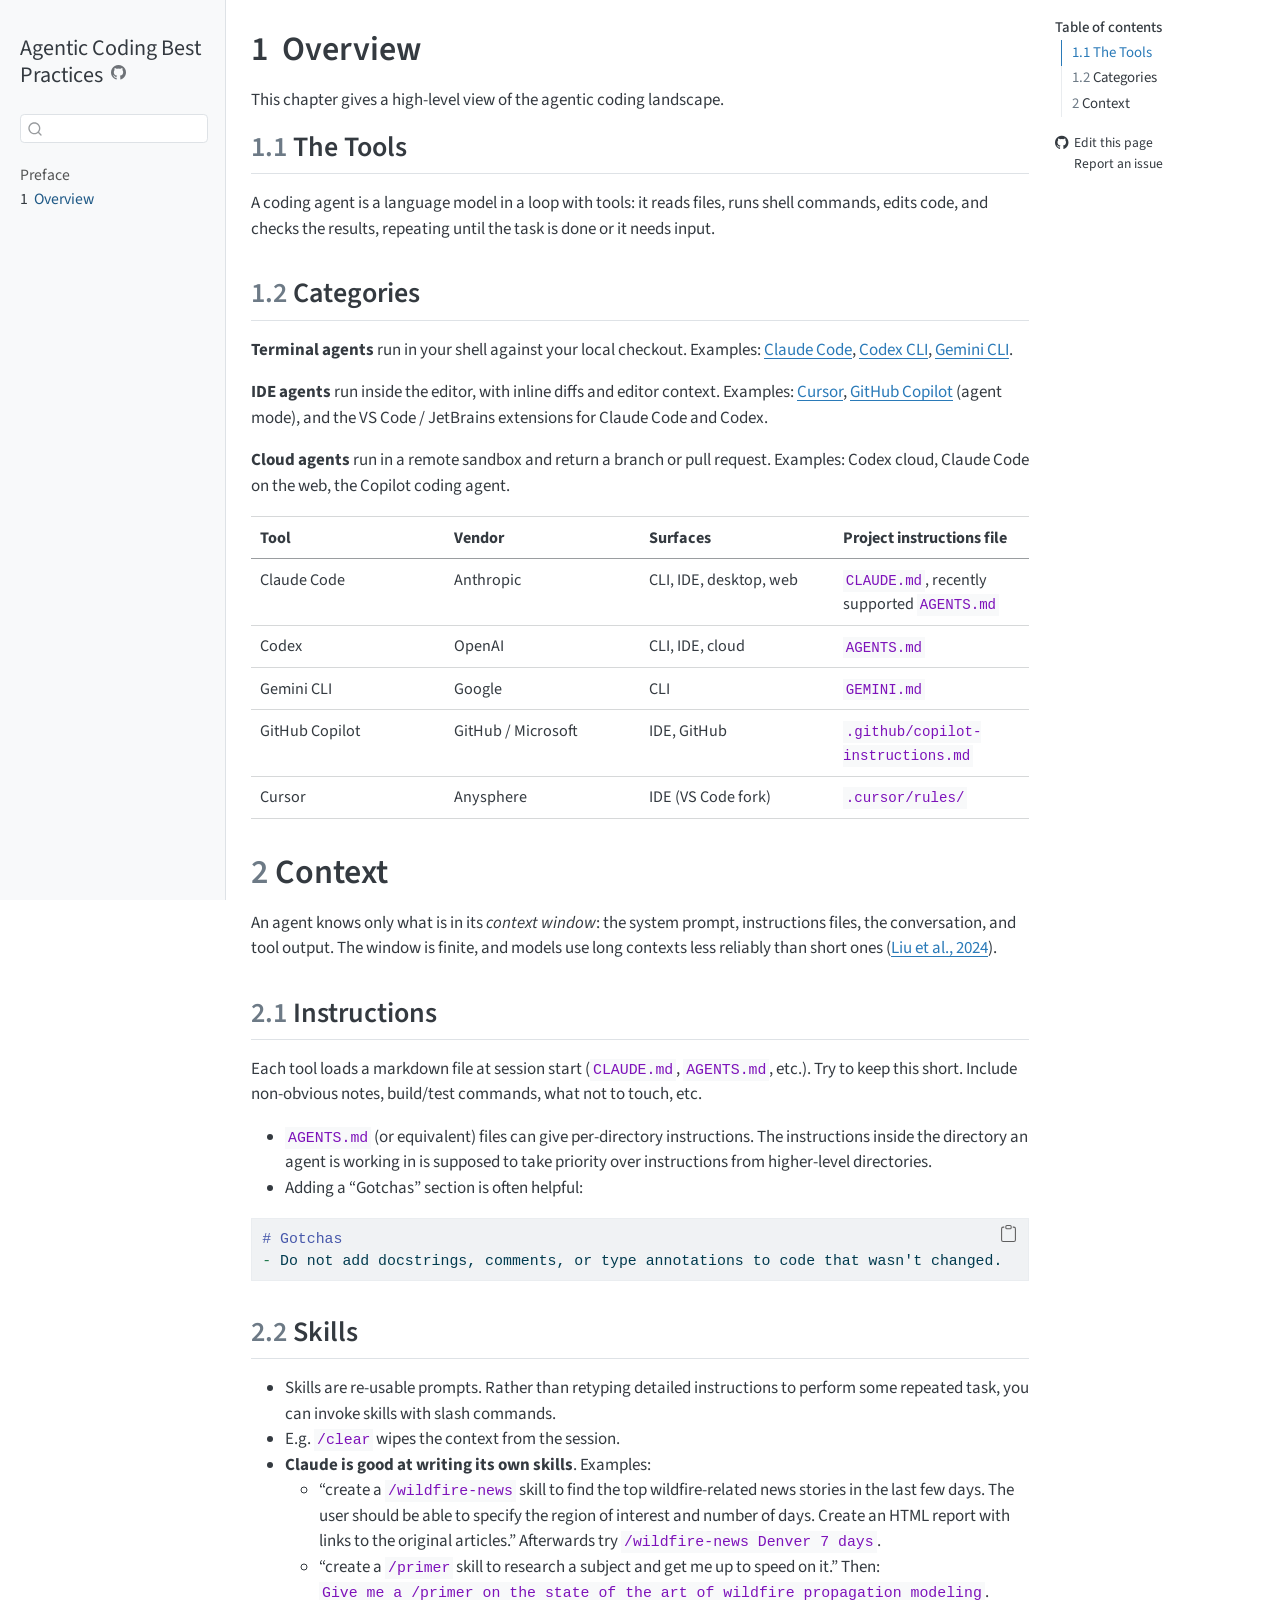
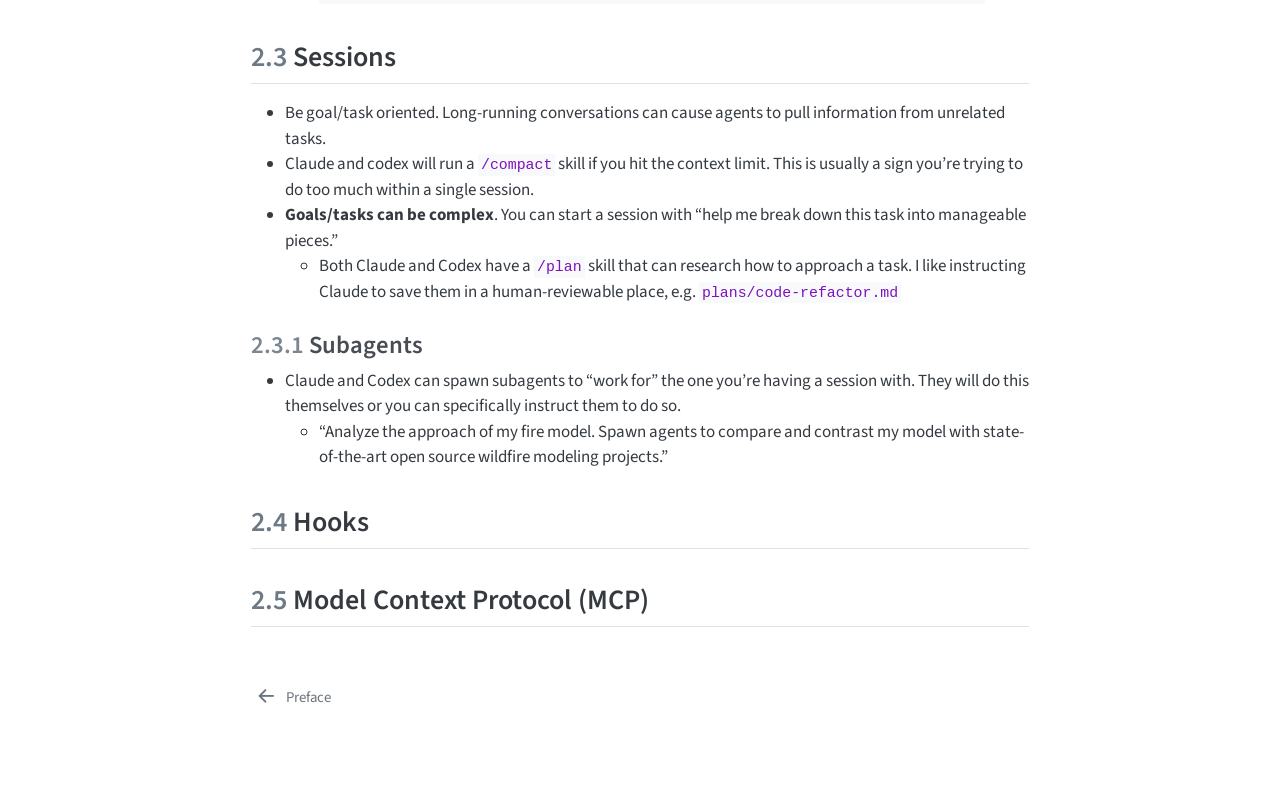
==== chapters/01-overview.html @ a2c0fd22 "Built site for gh-pages" ====
<!DOCTYPE html>
<html xmlns="http://www.w3.org/1999/xhtml" lang="en" xml:lang="en"><head>

<meta charset="utf-8">
<meta name="generator" content="quarto-1.7.32">

<meta name="viewport" content="width=device-width, initial-scale=1.0, user-scalable=yes">


<title>1&nbsp; Overview – Agentic Coding Best Practices</title>
<style>
code{white-space: pre-wrap;}
span.smallcaps{font-variant: small-caps;}
div.columns{display: flex; gap: min(4vw, 1.5em);}
div.column{flex: auto; overflow-x: auto;}
div.hanging-indent{margin-left: 1.5em; text-indent: -1.5em;}
ul.task-list{list-style: none;}
ul.task-list li input[type="checkbox"] {
  width: 0.8em;
  margin: 0 0.8em 0.2em -1em; /* quarto-specific, see https://github.com/quarto-dev/quarto-cli/issues/4556 */ 
  vertical-align: middle;
}
/* CSS for syntax highlighting */
html { -webkit-text-size-adjust: 100%; }
pre > code.sourceCode { white-space: pre; position: relative; }
pre > code.sourceCode > span { display: inline-block; line-height: 1.25; }
pre > code.sourceCode > span:empty { height: 1.2em; }
.sourceCode { overflow: visible; }
code.sourceCode > span { color: inherit; text-decoration: inherit; }
div.sourceCode { margin: 1em 0; }
pre.sourceCode { margin: 0; }
@media screen {
div.sourceCode { overflow: auto; }
}
@media print {
pre > code.sourceCode { white-space: pre-wrap; }
pre > code.sourceCode > span { text-indent: -5em; padding-left: 5em; }
}
pre.numberSource code
  { counter-reset: source-line 0; }
pre.numberSource code > span
  { position: relative; left: -4em; counter-increment: source-line; }
pre.numberSource code > span > a:first-child::before
  { content: counter(source-line);
    position: relative; left: -1em; text-align: right; vertical-align: baseline;
    border: none; display: inline-block;
    -webkit-touch-callout: none; -webkit-user-select: none;
    -khtml-user-select: none; -moz-user-select: none;
    -ms-user-select: none; user-select: none;
    padding: 0 4px; width: 4em;
  }
pre.numberSource { margin-left: 3em;  padding-left: 4px; }
div.sourceCode
  {   }
@media screen {
pre > code.sourceCode > span > a:first-child::before { text-decoration: underline; }
}
</style>


<script src="../site_libs/quarto-nav/quarto-nav.js"></script>
<script src="../site_libs/quarto-nav/headroom.min.js"></script>
<script src="../site_libs/clipboard/clipboard.min.js"></script>
<script src="../site_libs/quarto-search/autocomplete.umd.js"></script>
<script src="../site_libs/quarto-search/fuse.min.js"></script>
<script src="../site_libs/quarto-search/quarto-search.js"></script>
<meta name="quarto:offset" content="../">
<link href="../index.html" rel="prev">
<script src="../site_libs/quarto-html/quarto.js" type="module"></script>
<script src="../site_libs/quarto-html/tabsets/tabsets.js" type="module"></script>
<script src="../site_libs/quarto-html/popper.min.js"></script>
<script src="../site_libs/quarto-html/tippy.umd.min.js"></script>
<script src="../site_libs/quarto-html/anchor.min.js"></script>
<link href="../site_libs/quarto-html/tippy.css" rel="stylesheet">
<link href="../site_libs/quarto-html/quarto-syntax-highlighting-37eea08aefeeee20ff55810ff984fec1.css" rel="stylesheet" id="quarto-text-highlighting-styles">
<script src="../site_libs/bootstrap/bootstrap.min.js"></script>
<link href="../site_libs/bootstrap/bootstrap-icons.css" rel="stylesheet">
<link href="../site_libs/bootstrap/bootstrap-f21512b9f1ca0b8275bba69a10bfcda6.min.css" rel="stylesheet" append-hash="true" id="quarto-bootstrap" data-mode="light">
<script id="quarto-search-options" type="application/json">{
  "location": "sidebar",
  "copy-button": false,
  "collapse-after": 3,
  "panel-placement": "start",
  "type": "textbox",
  "limit": 50,
  "keyboard-shortcut": [
    "f",
    "/",
    "s"
  ],
  "show-item-context": false,
  "language": {
    "search-no-results-text": "No results",
    "search-matching-documents-text": "matching documents",
    "search-copy-link-title": "Copy link to search",
    "search-hide-matches-text": "Hide additional matches",
    "search-more-match-text": "more match in this document",
    "search-more-matches-text": "more matches in this document",
    "search-clear-button-title": "Clear",
    "search-text-placeholder": "",
    "search-detached-cancel-button-title": "Cancel",
    "search-submit-button-title": "Submit",
    "search-label": "Search"
  }
}</script>


</head>

<body class="nav-sidebar docked quarto-light">

<div id="quarto-search-results"></div>
  <header id="quarto-header" class="headroom fixed-top">
  <nav class="quarto-secondary-nav">
    <div class="container-fluid d-flex">
      <button type="button" class="quarto-btn-toggle btn" data-bs-toggle="collapse" role="button" data-bs-target=".quarto-sidebar-collapse-item" aria-controls="quarto-sidebar" aria-expanded="false" aria-label="Toggle sidebar navigation" onclick="if (window.quartoToggleHeadroom) { window.quartoToggleHeadroom(); }">
        <i class="bi bi-layout-text-sidebar-reverse"></i>
      </button>
        <nav class="quarto-page-breadcrumbs" aria-label="breadcrumb"><ol class="breadcrumb"><li class="breadcrumb-item"><a href="../chapters/01-overview.html"><span class="chapter-number">1</span>&nbsp; <span class="chapter-title">Overview</span></a></li></ol></nav>
        <a class="flex-grow-1" role="navigation" data-bs-toggle="collapse" data-bs-target=".quarto-sidebar-collapse-item" aria-controls="quarto-sidebar" aria-expanded="false" aria-label="Toggle sidebar navigation" onclick="if (window.quartoToggleHeadroom) { window.quartoToggleHeadroom(); }">      
        </a>
      <button type="button" class="btn quarto-search-button" aria-label="Search" onclick="window.quartoOpenSearch();">
        <i class="bi bi-search"></i>
      </button>
    </div>
  </nav>
</header>
<!-- content -->
<div id="quarto-content" class="quarto-container page-columns page-rows-contents page-layout-article">
<!-- sidebar -->
  <nav id="quarto-sidebar" class="sidebar collapse collapse-horizontal quarto-sidebar-collapse-item sidebar-navigation docked overflow-auto">
    <div class="pt-lg-2 mt-2 text-left sidebar-header">
    <div class="sidebar-title mb-0 py-0">
      <a href="../">Agentic Coding Best Practices</a> 
        <div class="sidebar-tools-main">
    <a href="https://github.com/NSF-ASCEND-Engine/Agentic-Coding-Best-Practices" title="Source Code" class="quarto-navigation-tool px-1" aria-label="Source Code"><i class="bi bi-github"></i></a>
</div>
    </div>
      </div>
        <div class="mt-2 flex-shrink-0 align-items-center">
        <div class="sidebar-search">
        <div id="quarto-search" class="" title="Search"></div>
        </div>
        </div>
    <div class="sidebar-menu-container"> 
    <ul class="list-unstyled mt-1">
        <li class="sidebar-item">
  <div class="sidebar-item-container"> 
  <a href="../index.html" class="sidebar-item-text sidebar-link">
 <span class="menu-text">Preface</span></a>
  </div>
</li>
        <li class="sidebar-item">
  <div class="sidebar-item-container"> 
  <a href="../chapters/01-overview.html" class="sidebar-item-text sidebar-link active">
 <span class="menu-text"><span class="chapter-number">1</span>&nbsp; <span class="chapter-title">Overview</span></span></a>
  </div>
</li>
    </ul>
    </div>
</nav>
<div id="quarto-sidebar-glass" class="quarto-sidebar-collapse-item" data-bs-toggle="collapse" data-bs-target=".quarto-sidebar-collapse-item"></div>
<!-- margin-sidebar -->
    <div id="quarto-margin-sidebar" class="sidebar margin-sidebar">
        <nav id="TOC" role="doc-toc" class="toc-active">
    <h2 id="toc-title">Table of contents</h2>
   
  <ul>
  <li><a href="#the-tools" id="toc-the-tools" class="nav-link active" data-scroll-target="#the-tools"><span class="header-section-number">1.1</span> The Tools</a></li>
  <li><a href="#categories" id="toc-categories" class="nav-link" data-scroll-target="#categories"><span class="header-section-number">1.2</span> Categories</a></li>
  <li><a href="#context" id="toc-context" class="nav-link" data-scroll-target="#context"><span class="header-section-number">2</span> Context</a>
  <ul class="collapse">
  <li><a href="#instructions" id="toc-instructions" class="nav-link" data-scroll-target="#instructions"><span class="header-section-number">2.1</span> Instructions</a></li>
  <li><a href="#skills" id="toc-skills" class="nav-link" data-scroll-target="#skills"><span class="header-section-number">2.2</span> Skills</a></li>
  <li><a href="#sessions" id="toc-sessions" class="nav-link" data-scroll-target="#sessions"><span class="header-section-number">2.3</span> Sessions</a>
  <ul class="collapse">
  <li><a href="#subagents" id="toc-subagents" class="nav-link" data-scroll-target="#subagents"><span class="header-section-number">2.3.1</span> Subagents</a></li>
  </ul></li>
  <li><a href="#hooks" id="toc-hooks" class="nav-link" data-scroll-target="#hooks"><span class="header-section-number">2.4</span> Hooks</a></li>
  <li><a href="#model-context-protocol-mcp" id="toc-model-context-protocol-mcp" class="nav-link" data-scroll-target="#model-context-protocol-mcp"><span class="header-section-number">2.5</span> Model Context Protocol (MCP)</a></li>
  </ul></li>
  </ul>
<div class="toc-actions"><ul><li><a href="https://github.com/NSF-ASCEND-Engine/Agentic-Coding-Best-Practices/edit/main/chapters/01-overview.qmd" class="toc-action"><i class="bi bi-github"></i>Edit this page</a></li><li><a href="https://github.com/NSF-ASCEND-Engine/Agentic-Coding-Best-Practices/issues/new" class="toc-action"><i class="bi empty"></i>Report an issue</a></li></ul></div></nav>
    </div>
<!-- main -->
<main class="content" id="quarto-document-content">

<header id="title-block-header" class="quarto-title-block default">
<div class="quarto-title">
<h1 class="title"><span class="chapter-number">1</span>&nbsp; <span class="chapter-title">Overview</span></h1>
</div>



<div class="quarto-title-meta">

    
  
    
  </div>
  


</header>


<p>This chapter gives a high-level view of the agentic coding landscape.</p>
<section id="the-tools" class="level2" data-number="1.1">
<h2 data-number="1.1" class="anchored" data-anchor-id="the-tools"><span class="header-section-number">1.1</span> The Tools</h2>
<p>A coding agent is a language model in a loop with tools: it reads files, runs shell commands, edits code, and checks the results, repeating until the task is done or it needs input.</p>
</section>
<section id="categories" class="level2" data-number="1.2">
<h2 data-number="1.2" class="anchored" data-anchor-id="categories"><span class="header-section-number">1.2</span> Categories</h2>
<p><strong>Terminal agents</strong> run in your shell against your local checkout. Examples: <a href="https://docs.anthropic.com/en/docs/claude-code">Claude Code</a>, <a href="https://github.com/openai/codex">Codex CLI</a>, <a href="https://github.com/google-gemini/gemini-cli">Gemini CLI</a>.</p>
<p><strong>IDE agents</strong> run inside the editor, with inline diffs and editor context. Examples: <a href="https://cursor.com">Cursor</a>, <a href="https://github.com/features/copilot">GitHub Copilot</a> (agent mode), and the VS Code / JetBrains extensions for Claude Code and Codex.</p>
<p><strong>Cloud agents</strong> run in a remote sandbox and return a branch or pull request. Examples: Codex cloud, Claude Code on the web, the Copilot coding agent.</p>
<table class="caption-top table">
<colgroup>
<col style="width: 25%">
<col style="width: 25%">
<col style="width: 25%">
<col style="width: 25%">
</colgroup>
<thead>
<tr class="header">
<th>Tool</th>
<th>Vendor</th>
<th>Surfaces</th>
<th>Project instructions file</th>
</tr>
</thead>
<tbody>
<tr class="odd">
<td>Claude Code</td>
<td>Anthropic</td>
<td>CLI, IDE, desktop, web</td>
<td><code>CLAUDE.md</code>, recently supported <code>AGENTS.md</code></td>
</tr>
<tr class="even">
<td>Codex</td>
<td>OpenAI</td>
<td>CLI, IDE, cloud</td>
<td><code>AGENTS.md</code></td>
</tr>
<tr class="odd">
<td>Gemini CLI</td>
<td>Google</td>
<td>CLI</td>
<td><code>GEMINI.md</code></td>
</tr>
<tr class="even">
<td>GitHub Copilot</td>
<td>GitHub / Microsoft</td>
<td>IDE, GitHub</td>
<td><code>.github/copilot-instructions.md</code></td>
</tr>
<tr class="odd">
<td>Cursor</td>
<td>Anysphere</td>
<td>IDE (VS Code fork)</td>
<td><code>.cursor/rules/</code></td>
</tr>
</tbody>
</table>
</section>
<section id="context" class="level1" data-number="2">
<h1 data-number="2"><span class="header-section-number">2</span> Context</h1>
<p>An agent knows only what is in its <em>context window</em>: the system prompt, instructions files, the conversation, and tool output. The window is finite, and models use long contexts less reliably than short ones (<a href="https://arxiv.org/abs/2307.03172">Liu et al., 2024</a>).</p>
<section id="instructions" class="level2" data-number="2.1">
<h2 data-number="2.1" class="anchored" data-anchor-id="instructions"><span class="header-section-number">2.1</span> Instructions</h2>
<p>Each tool loads a markdown file at session start (<code>CLAUDE.md</code>, <code>AGENTS.md</code>, etc.). Try to keep this short. Include non-obvious notes, build/test commands, what not to touch, etc.</p>
<ul>
<li><code>AGENTS.md</code> (or equivalent) files can give per-directory instructions. The instructions inside the directory an agent is working in is supposed to take priority over instructions from higher-level directories.</li>
<li>Adding a “Gotchas” section is often helpful:</li>
</ul>
<div class="sourceCode" id="cb1"><pre class="sourceCode markdown code-with-copy"><code class="sourceCode markdown"><span id="cb1-1"><a href="#cb1-1" aria-hidden="true" tabindex="-1"></a><span class="fu"># Gotchas</span></span>
<span id="cb1-2"><a href="#cb1-2" aria-hidden="true" tabindex="-1"></a><span class="ss">- </span>Do not add docstrings, comments, or type annotations to code that wasn't changed.</span></code><button title="Copy to Clipboard" class="code-copy-button"><i class="bi"></i></button></pre></div>
</section>
<section id="skills" class="level2" data-number="2.2">
<h2 data-number="2.2" class="anchored" data-anchor-id="skills"><span class="header-section-number">2.2</span> Skills</h2>
<ul>
<li>Skills are re-usable prompts. Rather than retyping detailed instructions to perform some repeated task, you can invoke skills with slash commands.</li>
<li>E.g. <code>/clear</code> wipes the context from the session.</li>
<li><strong>Claude is good at writing its own skills</strong>. Examples:
<ul>
<li>“create a <code>/wildfire-news</code> skill to find the top wildfire-related news stories in the last few days. The user should be able to specify the region of interest and number of days. Create an HTML report with links to the original articles.” Afterwards try <code>/wildfire-news Denver 7 days</code>.</li>
<li>“create a <code>/primer</code> skill to research a subject and get me up to speed on it.” Then: <code>Give me a /primer on the state of the art of wildfire propagation modeling</code>.</li>
</ul></li>
</ul>
</section>
<section id="sessions" class="level2" data-number="2.3">
<h2 data-number="2.3" class="anchored" data-anchor-id="sessions"><span class="header-section-number">2.3</span> Sessions</h2>
<ul>
<li>Be goal/task oriented. Long-running conversations can cause agents to pull information from unrelated tasks.</li>
<li>Claude and codex will run a <code>/compact</code> skill if you hit the context limit. This is usually a sign you’re trying to do too much within a single session.</li>
<li><strong>Goals/tasks can be complex</strong>. You can start a session with “help me break down this task into manageable pieces.”
<ul>
<li>Both Claude and Codex have a <code>/plan</code> skill that can research how to approach a task. I like instructing Claude to save them in a human-reviewable place, e.g.&nbsp;<code>plans/code-refactor.md</code></li>
</ul></li>
</ul>
<section id="subagents" class="level3" data-number="2.3.1">
<h3 data-number="2.3.1" class="anchored" data-anchor-id="subagents"><span class="header-section-number">2.3.1</span> Subagents</h3>
<ul>
<li>Claude and Codex can spawn subagents to “work for” the one you’re having a session with. They will do this themselves or you can specifically instruct them to do so.
<ul>
<li>“Analyze the approach of my fire model. Spawn agents to compare and contrast my model with state-of-the-art open source wildfire modeling projects.”</li>
</ul></li>
</ul>
</section>
</section>
<section id="hooks" class="level2" data-number="2.4">
<h2 data-number="2.4" class="anchored" data-anchor-id="hooks"><span class="header-section-number">2.4</span> Hooks</h2>
</section>
<section id="model-context-protocol-mcp" class="level2" data-number="2.5">
<h2 data-number="2.5" class="anchored" data-anchor-id="model-context-protocol-mcp"><span class="header-section-number">2.5</span> Model Context Protocol (MCP)</h2>


</section>
</section>

</main> <!-- /main -->
<script id="quarto-html-after-body" type="application/javascript">
  window.document.addEventListener("DOMContentLoaded", function (event) {
    const icon = "";
    const anchorJS = new window.AnchorJS();
    anchorJS.options = {
      placement: 'right',
      icon: icon
    };
    anchorJS.add('.anchored');
    const isCodeAnnotation = (el) => {
      for (const clz of el.classList) {
        if (clz.startsWith('code-annotation-')) {                     
          return true;
        }
      }
      return false;
    }
    const onCopySuccess = function(e) {
      // button target
      const button = e.trigger;
      // don't keep focus
      button.blur();
      // flash "checked"
      button.classList.add('code-copy-button-checked');
      var currentTitle = button.getAttribute("title");
      button.setAttribute("title", "Copied!");
      let tooltip;
      if (window.bootstrap) {
        button.setAttribute("data-bs-toggle", "tooltip");
        button.setAttribute("data-bs-placement", "left");
        button.setAttribute("data-bs-title", "Copied!");
        tooltip = new bootstrap.Tooltip(button, 
          { trigger: "manual", 
            customClass: "code-copy-button-tooltip",
            offset: [0, -8]});
        tooltip.show();    
      }
      setTimeout(function() {
        if (tooltip) {
          tooltip.hide();
          button.removeAttribute("data-bs-title");
          button.removeAttribute("data-bs-toggle");
          button.removeAttribute("data-bs-placement");
        }
        button.setAttribute("title", currentTitle);
        button.classList.remove('code-copy-button-checked');
      }, 1000);
      // clear code selection
      e.clearSelection();
    }
    const getTextToCopy = function(trigger) {
        const codeEl = trigger.previousElementSibling.cloneNode(true);
        for (const childEl of codeEl.children) {
          if (isCodeAnnotation(childEl)) {
            childEl.remove();
          }
        }
        return codeEl.innerText;
    }
    const clipboard = new window.ClipboardJS('.code-copy-button:not([data-in-quarto-modal])', {
      text: getTextToCopy
    });
    clipboard.on('success', onCopySuccess);
    if (window.document.getElementById('quarto-embedded-source-code-modal')) {
      const clipboardModal = new window.ClipboardJS('.code-copy-button[data-in-quarto-modal]', {
        text: getTextToCopy,
        container: window.document.getElementById('quarto-embedded-source-code-modal')
      });
      clipboardModal.on('success', onCopySuccess);
    }
      var localhostRegex = new RegExp(/^(?:http|https):\/\/localhost\:?[0-9]*\//);
      var mailtoRegex = new RegExp(/^mailto:/);
        var filterRegex = new RegExp('/' + window.location.host + '/');
      var isInternal = (href) => {
          return filterRegex.test(href) || localhostRegex.test(href) || mailtoRegex.test(href);
      }
      // Inspect non-navigation links and adorn them if external
     var links = window.document.querySelectorAll('a[href]:not(.nav-link):not(.navbar-brand):not(.toc-action):not(.sidebar-link):not(.sidebar-item-toggle):not(.pagination-link):not(.no-external):not([aria-hidden]):not(.dropdown-item):not(.quarto-navigation-tool):not(.about-link)');
      for (var i=0; i<links.length; i++) {
        const link = links[i];
        if (!isInternal(link.href)) {
          // undo the damage that might have been done by quarto-nav.js in the case of
          // links that we want to consider external
          if (link.dataset.originalHref !== undefined) {
            link.href = link.dataset.originalHref;
          }
            // target, if specified
            link.setAttribute("target", "_blank");
            if (link.getAttribute("rel") === null) {
              link.setAttribute("rel", "noopener");
            }
        }
      }
    function tippyHover(el, contentFn, onTriggerFn, onUntriggerFn) {
      const config = {
        allowHTML: true,
        maxWidth: 500,
        delay: 100,
        arrow: false,
        appendTo: function(el) {
            return el.parentElement;
        },
        interactive: true,
        interactiveBorder: 10,
        theme: 'quarto',
        placement: 'bottom-start',
      };
      if (contentFn) {
        config.content = contentFn;
      }
      if (onTriggerFn) {
        config.onTrigger = onTriggerFn;
      }
      if (onUntriggerFn) {
        config.onUntrigger = onUntriggerFn;
      }
      window.tippy(el, config); 
    }
    const noterefs = window.document.querySelectorAll('a[role="doc-noteref"]');
    for (var i=0; i<noterefs.length; i++) {
      const ref = noterefs[i];
      tippyHover(ref, function() {
        // use id or data attribute instead here
        let href = ref.getAttribute('data-footnote-href') || ref.getAttribute('href');
        try { href = new URL(href).hash; } catch {}
        const id = href.replace(/^#\/?/, "");
        const note = window.document.getElementById(id);
        if (note) {
          return note.innerHTML;
        } else {
          return "";
        }
      });
    }
    const xrefs = window.document.querySelectorAll('a.quarto-xref');
    const processXRef = (id, note) => {
      // Strip column container classes
      const stripColumnClz = (el) => {
        el.classList.remove("page-full", "page-columns");
        if (el.children) {
          for (const child of el.children) {
            stripColumnClz(child);
          }
        }
      }
      stripColumnClz(note)
      if (id === null || id.startsWith('sec-')) {
        // Special case sections, only their first couple elements
        const container = document.createElement("div");
        if (note.children && note.children.length > 2) {
          container.appendChild(note.children[0].cloneNode(true));
          for (let i = 1; i < note.children.length; i++) {
            const child = note.children[i];
            if (child.tagName === "P" && child.innerText === "") {
              continue;
            } else {
              container.appendChild(child.cloneNode(true));
              break;
            }
          }
          if (window.Quarto?.typesetMath) {
            window.Quarto.typesetMath(container);
          }
          return container.innerHTML
        } else {
          if (window.Quarto?.typesetMath) {
            window.Quarto.typesetMath(note);
          }
          return note.innerHTML;
        }
      } else {
        // Remove any anchor links if they are present
        const anchorLink = note.querySelector('a.anchorjs-link');
        if (anchorLink) {
          anchorLink.remove();
        }
        if (window.Quarto?.typesetMath) {
          window.Quarto.typesetMath(note);
        }
        if (note.classList.contains("callout")) {
          return note.outerHTML;
        } else {
          return note.innerHTML;
        }
      }
    }
    for (var i=0; i<xrefs.length; i++) {
      const xref = xrefs[i];
      tippyHover(xref, undefined, function(instance) {
        instance.disable();
        let url = xref.getAttribute('href');
        let hash = undefined; 
        if (url.startsWith('#')) {
          hash = url;
        } else {
          try { hash = new URL(url).hash; } catch {}
        }
        if (hash) {
          const id = hash.replace(/^#\/?/, "");
          const note = window.document.getElementById(id);
          if (note !== null) {
            try {
              const html = processXRef(id, note.cloneNode(true));
              instance.setContent(html);
            } finally {
              instance.enable();
              instance.show();
            }
          } else {
            // See if we can fetch this
            fetch(url.split('#')[0])
            .then(res => res.text())
            .then(html => {
              const parser = new DOMParser();
              const htmlDoc = parser.parseFromString(html, "text/html");
              const note = htmlDoc.getElementById(id);
              if (note !== null) {
                const html = processXRef(id, note);
                instance.setContent(html);
              } 
            }).finally(() => {
              instance.enable();
              instance.show();
            });
          }
        } else {
          // See if we can fetch a full url (with no hash to target)
          // This is a special case and we should probably do some content thinning / targeting
          fetch(url)
          .then(res => res.text())
          .then(html => {
            const parser = new DOMParser();
            const htmlDoc = parser.parseFromString(html, "text/html");
            const note = htmlDoc.querySelector('main.content');
            if (note !== null) {
              // This should only happen for chapter cross references
              // (since there is no id in the URL)
              // remove the first header
              if (note.children.length > 0 && note.children[0].tagName === "HEADER") {
                note.children[0].remove();
              }
              const html = processXRef(null, note);
              instance.setContent(html);
            } 
          }).finally(() => {
            instance.enable();
            instance.show();
          });
        }
      }, function(instance) {
      });
    }
        let selectedAnnoteEl;
        const selectorForAnnotation = ( cell, annotation) => {
          let cellAttr = 'data-code-cell="' + cell + '"';
          let lineAttr = 'data-code-annotation="' +  annotation + '"';
          const selector = 'span[' + cellAttr + '][' + lineAttr + ']';
          return selector;
        }
        const selectCodeLines = (annoteEl) => {
          const doc = window.document;
          const targetCell = annoteEl.getAttribute("data-target-cell");
          const targetAnnotation = annoteEl.getAttribute("data-target-annotation");
          const annoteSpan = window.document.querySelector(selectorForAnnotation(targetCell, targetAnnotation));
          const lines = annoteSpan.getAttribute("data-code-lines").split(",");
          const lineIds = lines.map((line) => {
            return targetCell + "-" + line;
          })
          let top = null;
          let height = null;
          let parent = null;
          if (lineIds.length > 0) {
              //compute the position of the single el (top and bottom and make a div)
              const el = window.document.getElementById(lineIds[0]);
              top = el.offsetTop;
              height = el.offsetHeight;
              parent = el.parentElement.parentElement;
            if (lineIds.length > 1) {
              const lastEl = window.document.getElementById(lineIds[lineIds.length - 1]);
              const bottom = lastEl.offsetTop + lastEl.offsetHeight;
              height = bottom - top;
            }
            if (top !== null && height !== null && parent !== null) {
              // cook up a div (if necessary) and position it 
              let div = window.document.getElementById("code-annotation-line-highlight");
              if (div === null) {
                div = window.document.createElement("div");
                div.setAttribute("id", "code-annotation-line-highlight");
                div.style.position = 'absolute';
                parent.appendChild(div);
              }
              div.style.top = top - 2 + "px";
              div.style.height = height + 4 + "px";
              div.style.left = 0;
              let gutterDiv = window.document.getElementById("code-annotation-line-highlight-gutter");
              if (gutterDiv === null) {
                gutterDiv = window.document.createElement("div");
                gutterDiv.setAttribute("id", "code-annotation-line-highlight-gutter");
                gutterDiv.style.position = 'absolute';
                const codeCell = window.document.getElementById(targetCell);
                const gutter = codeCell.querySelector('.code-annotation-gutter');
                gutter.appendChild(gutterDiv);
              }
              gutterDiv.style.top = top - 2 + "px";
              gutterDiv.style.height = height + 4 + "px";
            }
            selectedAnnoteEl = annoteEl;
          }
        };
        const unselectCodeLines = () => {
          const elementsIds = ["code-annotation-line-highlight", "code-annotation-line-highlight-gutter"];
          elementsIds.forEach((elId) => {
            const div = window.document.getElementById(elId);
            if (div) {
              div.remove();
            }
          });
          selectedAnnoteEl = undefined;
        };
          // Handle positioning of the toggle
      window.addEventListener(
        "resize",
        throttle(() => {
          elRect = undefined;
          if (selectedAnnoteEl) {
            selectCodeLines(selectedAnnoteEl);
          }
        }, 10)
      );
      function throttle(fn, ms) {
      let throttle = false;
      let timer;
        return (...args) => {
          if(!throttle) { // first call gets through
              fn.apply(this, args);
              throttle = true;
          } else { // all the others get throttled
              if(timer) clearTimeout(timer); // cancel #2
              timer = setTimeout(() => {
                fn.apply(this, args);
                timer = throttle = false;
              }, ms);
          }
        };
      }
        // Attach click handler to the DT
        const annoteDls = window.document.querySelectorAll('dt[data-target-cell]');
        for (const annoteDlNode of annoteDls) {
          annoteDlNode.addEventListener('click', (event) => {
            const clickedEl = event.target;
            if (clickedEl !== selectedAnnoteEl) {
              unselectCodeLines();
              const activeEl = window.document.querySelector('dt[data-target-cell].code-annotation-active');
              if (activeEl) {
                activeEl.classList.remove('code-annotation-active');
              }
              selectCodeLines(clickedEl);
              clickedEl.classList.add('code-annotation-active');
            } else {
              // Unselect the line
              unselectCodeLines();
              clickedEl.classList.remove('code-annotation-active');
            }
          });
        }
    const findCites = (el) => {
      const parentEl = el.parentElement;
      if (parentEl) {
        const cites = parentEl.dataset.cites;
        if (cites) {
          return {
            el,
            cites: cites.split(' ')
          };
        } else {
          return findCites(el.parentElement)
        }
      } else {
        return undefined;
      }
    };
    var bibliorefs = window.document.querySelectorAll('a[role="doc-biblioref"]');
    for (var i=0; i<bibliorefs.length; i++) {
      const ref = bibliorefs[i];
      const citeInfo = findCites(ref);
      if (citeInfo) {
        tippyHover(citeInfo.el, function() {
          var popup = window.document.createElement('div');
          citeInfo.cites.forEach(function(cite) {
            var citeDiv = window.document.createElement('div');
            citeDiv.classList.add('hanging-indent');
            citeDiv.classList.add('csl-entry');
            var biblioDiv = window.document.getElementById('ref-' + cite);
            if (biblioDiv) {
              citeDiv.innerHTML = biblioDiv.innerHTML;
            }
            popup.appendChild(citeDiv);
          });
          return popup.innerHTML;
        });
      }
    }
  });
  </script>
<nav class="page-navigation">
  <div class="nav-page nav-page-previous">
      <a href="../index.html" class="pagination-link" aria-label="Preface">
        <i class="bi bi-arrow-left-short"></i> <span class="nav-page-text">Preface</span>
      </a>          
  </div>
  <div class="nav-page nav-page-next">
  </div>
</nav>
</div> <!-- /content -->




<footer class="footer"><div class="nav-footer"><div class="nav-footer-center"><div class="toc-actions d-sm-block d-md-none"><ul><li><a href="https://github.com/NSF-ASCEND-Engine/Agentic-Coding-Best-Practices/edit/main/chapters/01-overview.qmd" class="toc-action"><i class="bi bi-github"></i>Edit this page</a></li><li><a href="https://github.com/NSF-ASCEND-Engine/Agentic-Coding-Best-Practices/issues/new" class="toc-action"><i class="bi empty"></i>Report an issue</a></li></ul></div></div></div></footer></body></html>
---- site_libs/quarto-html/tippy.css ----
.tippy-box[data-animation=fade][data-state=hidden]{opacity:0}[data-tippy-root]{max-width:calc(100vw - 10px)}.tippy-box{position:relative;background-color:#333;color:#fff;border-radius:4px;font-size:14px;line-height:1.4;white-space:normal;outline:0;transition-property:transform,visibility,opacity}.tippy-box[data-placement^=top]>.tippy-arrow{bottom:0}.tippy-box[data-placement^=top]>.tippy-arrow:before{bottom:-7px;left:0;border-width:8px 8px 0;border-top-color:initial;transform-origin:center top}.tippy-box[data-placement^=bottom]>.tippy-arrow{top:0}.tippy-box[data-placement^=bottom]>.tippy-arrow:before{top:-7px;left:0;border-width:0 8px 8px;border-bottom-color:initial;transform-origin:center bottom}.tippy-box[data-placement^=left]>.tippy-arrow{right:0}.tippy-box[data-placement^=left]>.tippy-arrow:before{border-width:8px 0 8px 8px;border-left-color:initial;right:-7px;transform-origin:center left}.tippy-box[data-placement^=right]>.tippy-arrow{left:0}.tippy-box[data-placement^=right]>.tippy-arrow:before{left:-7px;border-width:8px 8px 8px 0;border-right-color:initial;transform-origin:center right}.tippy-box[data-inertia][data-state=visible]{transition-timing-function:cubic-bezier(.54,1.5,.38,1.11)}.tippy-arrow{width:16px;height:16px;color:#333}.tippy-arrow:before{content:"";position:absolute;border-color:transparent;border-style:solid}.tippy-content{position:relative;padding:5px 9px;z-index:1}
---- site_libs/quarto-html/quarto-syntax-highlighting-37eea08aefeeee20ff55810ff984fec1.css ----
/* quarto syntax highlight colors */
:root {
  --quarto-hl-ot-color: #003B4F;
  --quarto-hl-at-color: #657422;
  --quarto-hl-ss-color: #20794D;
  --quarto-hl-an-color: #5E5E5E;
  --quarto-hl-fu-color: #4758AB;
  --quarto-hl-st-color: #20794D;
  --quarto-hl-cf-color: #003B4F;
  --quarto-hl-op-color: #5E5E5E;
  --quarto-hl-er-color: #AD0000;
  --quarto-hl-bn-color: #AD0000;
  --quarto-hl-al-color: #AD0000;
  --quarto-hl-va-color: #111111;
  --quarto-hl-bu-color: inherit;
  --quarto-hl-ex-color: inherit;
  --quarto-hl-pp-color: #AD0000;
  --quarto-hl-in-color: #5E5E5E;
  --quarto-hl-vs-color: #20794D;
  --quarto-hl-wa-color: #5E5E5E;
  --quarto-hl-do-color: #5E5E5E;
  --quarto-hl-im-color: #00769E;
  --quarto-hl-ch-color: #20794D;
  --quarto-hl-dt-color: #AD0000;
  --quarto-hl-fl-color: #AD0000;
  --quarto-hl-co-color: #5E5E5E;
  --quarto-hl-cv-color: #5E5E5E;
  --quarto-hl-cn-color: #8f5902;
  --quarto-hl-sc-color: #5E5E5E;
  --quarto-hl-dv-color: #AD0000;
  --quarto-hl-kw-color: #003B4F;
}

/* other quarto variables */
:root {
  --quarto-font-monospace: SFMono-Regular, Menlo, Monaco, Consolas, "Liberation Mono", "Courier New", monospace;
}

/* syntax highlight based on Pandoc's rules */
pre > code.sourceCode > span {
  color: #003B4F;
}

code.sourceCode > span {
  color: #003B4F;
}

div.sourceCode,
div.sourceCode pre.sourceCode {
  color: #003B4F;
}

/* Normal */
code span {
  color: #003B4F;
}

/* Alert */
code span.al {
  color: #AD0000;
  font-style: inherit;
}

/* Annotation */
code span.an {
  color: #5E5E5E;
  font-style: inherit;
}

/* Attribute */
code span.at {
  color: #657422;
  font-style: inherit;
}

/* BaseN */
code span.bn {
  color: #AD0000;
  font-style: inherit;
}

/* BuiltIn */
code span.bu {
  font-style: inherit;
}

/* ControlFlow */
code span.cf {
  color: #003B4F;
  font-weight: bold;
  font-style: inherit;
}

/* Char */
code span.ch {
  color: #20794D;
  font-style: inherit;
}

/* Constant */
code span.cn {
  color: #8f5902;
  font-style: inherit;
}

/* Comment */
code span.co {
  color: #5E5E5E;
  font-style: inherit;
}

/* CommentVar */
code span.cv {
  color: #5E5E5E;
  font-style: italic;
}

/* Documentation */
code span.do {
  color: #5E5E5E;
  font-style: italic;
}

/* DataType */
code span.dt {
  color: #AD0000;
  font-style: inherit;
}

/* DecVal */
code span.dv {
  color: #AD0000;
  font-style: inherit;
}

/* Error */
code span.er {
  color: #AD0000;
  font-style: inherit;
}

/* Extension */
code span.ex {
  font-style: inherit;
}

/* Float */
code span.fl {
  color: #AD0000;
  font-style: inherit;
}

/* Function */
code span.fu {
  color: #4758AB;
  font-style: inherit;
}

/* Import */
code span.im {
  color: #00769E;
  font-style: inherit;
}

/* Information */
code span.in {
  color: #5E5E5E;
  font-style: inherit;
}

/* Keyword */
code span.kw {
  color: #003B4F;
  font-weight: bold;
  font-style: inherit;
}

/* Operator */
code span.op {
  color: #5E5E5E;
  font-style: inherit;
}

/* Other */
code span.ot {
  color: #003B4F;
  font-style: inherit;
}

/* Preprocessor */
code span.pp {
  color: #AD0000;
  font-style: inherit;
}

/* SpecialChar */
code span.sc {
  color: #5E5E5E;
  font-style: inherit;
}

/* SpecialString */
code span.ss {
  color: #20794D;
  font-style: inherit;
}

/* String */
code span.st {
  color: #20794D;
  font-style: inherit;
}

/* Variable */
code span.va {
  color: #111111;
  font-style: inherit;
}

/* VerbatimString */
code span.vs {
  color: #20794D;
  font-style: inherit;
}

/* Warning */
code span.wa {
  color: #5E5E5E;
  font-style: italic;
}

.prevent-inlining {
  content: "</";
}

/*# sourceMappingURL=27d3d809615f7771493d095567f04340.css.map */
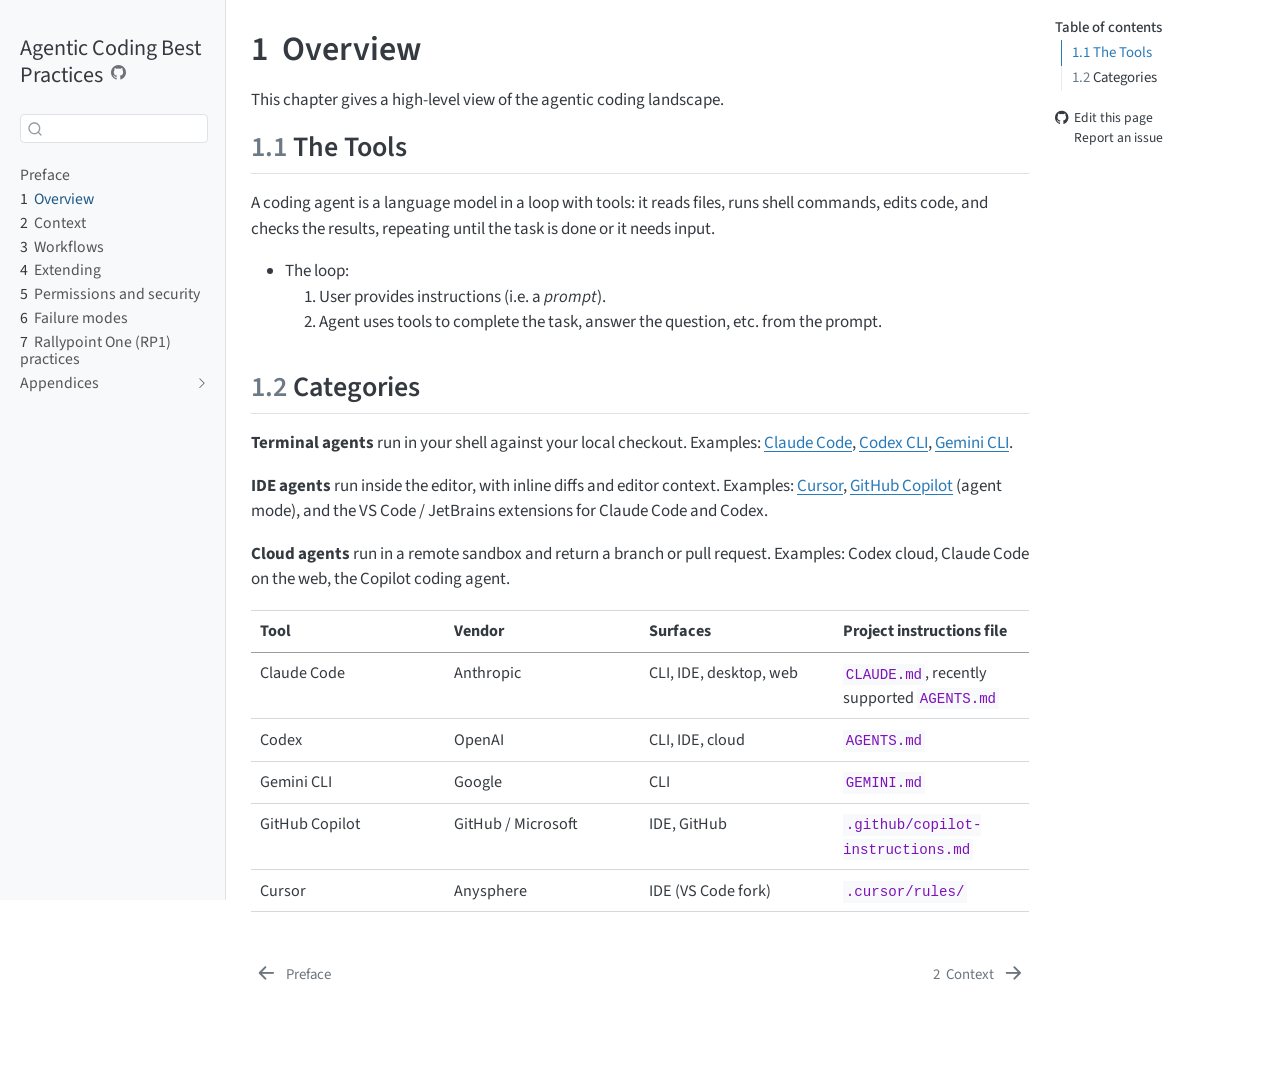
==== commit 35335cdb: "Built site for gh-pages" ====
--- a/chapters/01-overview.html
+++ b/chapters/01-overview.html
@@ -20,41 +20,6 @@
   margin: 0 0.8em 0.2em -1em; /* quarto-specific, see https://github.com/quarto-dev/quarto-cli/issues/4556 */ 
   vertical-align: middle;
 }
-/* CSS for syntax highlighting */
-html { -webkit-text-size-adjust: 100%; }
-pre > code.sourceCode { white-space: pre; position: relative; }
-pre > code.sourceCode > span { display: inline-block; line-height: 1.25; }
-pre > code.sourceCode > span:empty { height: 1.2em; }
-.sourceCode { overflow: visible; }
-code.sourceCode > span { color: inherit; text-decoration: inherit; }
-div.sourceCode { margin: 1em 0; }
-pre.sourceCode { margin: 0; }
-@media screen {
-div.sourceCode { overflow: auto; }
-}
-@media print {
-pre > code.sourceCode { white-space: pre-wrap; }
-pre > code.sourceCode > span { text-indent: -5em; padding-left: 5em; }
-}
-pre.numberSource code
-  { counter-reset: source-line 0; }
-pre.numberSource code > span
-  { position: relative; left: -4em; counter-increment: source-line; }
-pre.numberSource code > span > a:first-child::before
-  { content: counter(source-line);
-    position: relative; left: -1em; text-align: right; vertical-align: baseline;
-    border: none; display: inline-block;
-    -webkit-touch-callout: none; -webkit-user-select: none;
-    -khtml-user-select: none; -moz-user-select: none;
-    -ms-user-select: none; user-select: none;
-    padding: 0 4px; width: 4em;
-  }
-pre.numberSource { margin-left: 3em;  padding-left: 4px; }
-div.sourceCode
-  {   }
-@media screen {
-pre > code.sourceCode > span > a:first-child::before { text-decoration: underline; }
-}
 </style>
 
 
@@ -65,6 +30,7 @@
 <script src="../site_libs/quarto-search/fuse.min.js"></script>
 <script src="../site_libs/quarto-search/quarto-search.js"></script>
 <meta name="quarto:offset" content="../">
+<link href="../chapters/02-context.html" rel="next">
 <link href="../index.html" rel="prev">
 <script src="../site_libs/quarto-html/quarto.js" type="module"></script>
 <script src="../site_libs/quarto-html/tabsets/tabsets.js" type="module"></script>
@@ -75,7 +41,7 @@
 <link href="../site_libs/quarto-html/quarto-syntax-highlighting-37eea08aefeeee20ff55810ff984fec1.css" rel="stylesheet" id="quarto-text-highlighting-styles">
 <script src="../site_libs/bootstrap/bootstrap.min.js"></script>
 <link href="../site_libs/bootstrap/bootstrap-icons.css" rel="stylesheet">
-<link href="../site_libs/bootstrap/bootstrap-f21512b9f1ca0b8275bba69a10bfcda6.min.css" rel="stylesheet" append-hash="true" id="quarto-bootstrap" data-mode="light">
+<link href="../site_libs/bootstrap/bootstrap-e33616daf01461bd4322cfeac3b3e99e.min.css" rel="stylesheet" append-hash="true" id="quarto-bootstrap" data-mode="light">
 <script id="quarto-search-options" type="application/json">{
   "location": "sidebar",
   "copy-button": false,
@@ -156,6 +122,59 @@
  <span class="menu-text"><span class="chapter-number">1</span>&nbsp; <span class="chapter-title">Overview</span></span></a>
   </div>
 </li>
+        <li class="sidebar-item">
+  <div class="sidebar-item-container"> 
+  <a href="../chapters/02-context.html" class="sidebar-item-text sidebar-link">
+ <span class="menu-text"><span class="chapter-number">2</span>&nbsp; <span class="chapter-title">Context</span></span></a>
+  </div>
+</li>
+        <li class="sidebar-item">
+  <div class="sidebar-item-container"> 
+  <a href="../chapters/03-workflows.html" class="sidebar-item-text sidebar-link">
+ <span class="menu-text"><span class="chapter-number">3</span>&nbsp; <span class="chapter-title">Workflows</span></span></a>
+  </div>
+</li>
+        <li class="sidebar-item">
+  <div class="sidebar-item-container"> 
+  <a href="../chapters/04-extending.html" class="sidebar-item-text sidebar-link">
+ <span class="menu-text"><span class="chapter-number">4</span>&nbsp; <span class="chapter-title">Extending</span></span></a>
+  </div>
+</li>
+        <li class="sidebar-item">
+  <div class="sidebar-item-container"> 
+  <a href="../chapters/05-security.html" class="sidebar-item-text sidebar-link">
+ <span class="menu-text"><span class="chapter-number">5</span>&nbsp; <span class="chapter-title">Permissions and security</span></span></a>
+  </div>
+</li>
+        <li class="sidebar-item">
+  <div class="sidebar-item-container"> 
+  <a href="../chapters/06-failure-modes.html" class="sidebar-item-text sidebar-link">
+ <span class="menu-text"><span class="chapter-number">6</span>&nbsp; <span class="chapter-title">Failure modes</span></span></a>
+  </div>
+</li>
+        <li class="sidebar-item">
+  <div class="sidebar-item-container"> 
+  <a href="../chapters/07-rp1-practices.html" class="sidebar-item-text sidebar-link">
+ <span class="menu-text"><span class="chapter-number">7</span>&nbsp; <span class="chapter-title">Rallypoint One (RP1) practices</span></span></a>
+  </div>
+</li>
+        <li class="sidebar-item sidebar-item-section">
+      <div class="sidebar-item-container"> 
+            <a class="sidebar-item-text sidebar-link text-start collapsed" data-bs-toggle="collapse" data-bs-target="#quarto-sidebar-section-1" role="navigation" aria-expanded="false">
+ <span class="menu-text">Appendices</span></a>
+          <a class="sidebar-item-toggle text-start collapsed" data-bs-toggle="collapse" data-bs-target="#quarto-sidebar-section-1" role="navigation" aria-expanded="false" aria-label="Toggle section">
+            <i class="bi bi-chevron-right ms-2"></i>
+          </a> 
+      </div>
+      <ul id="quarto-sidebar-section-1" class="collapse list-unstyled sidebar-section depth1 ">  
+          <li class="sidebar-item">
+  <div class="sidebar-item-container"> 
+  <a href="../chapters/A-tool-reference.html" class="sidebar-item-text sidebar-link">
+ <span class="menu-text"><span class="chapter-number">A</span>&nbsp; <span class="chapter-title">Tool reference</span></span></a>
+  </div>
+</li>
+      </ul>
+  </li>
     </ul>
     </div>
 </nav>
@@ -168,17 +187,6 @@
   <ul>
   <li><a href="#the-tools" id="toc-the-tools" class="nav-link active" data-scroll-target="#the-tools"><span class="header-section-number">1.1</span> The Tools</a></li>
   <li><a href="#categories" id="toc-categories" class="nav-link" data-scroll-target="#categories"><span class="header-section-number">1.2</span> Categories</a></li>
-  <li><a href="#context" id="toc-context" class="nav-link" data-scroll-target="#context"><span class="header-section-number">2</span> Context</a>
-  <ul class="collapse">
-  <li><a href="#instructions" id="toc-instructions" class="nav-link" data-scroll-target="#instructions"><span class="header-section-number">2.1</span> Instructions</a></li>
-  <li><a href="#skills" id="toc-skills" class="nav-link" data-scroll-target="#skills"><span class="header-section-number">2.2</span> Skills</a></li>
-  <li><a href="#sessions" id="toc-sessions" class="nav-link" data-scroll-target="#sessions"><span class="header-section-number">2.3</span> Sessions</a>
-  <ul class="collapse">
-  <li><a href="#subagents" id="toc-subagents" class="nav-link" data-scroll-target="#subagents"><span class="header-section-number">2.3.1</span> Subagents</a></li>
-  </ul></li>
-  <li><a href="#hooks" id="toc-hooks" class="nav-link" data-scroll-target="#hooks"><span class="header-section-number">2.4</span> Hooks</a></li>
-  <li><a href="#model-context-protocol-mcp" id="toc-model-context-protocol-mcp" class="nav-link" data-scroll-target="#model-context-protocol-mcp"><span class="header-section-number">2.5</span> Model Context Protocol (MCP)</a></li>
-  </ul></li>
   </ul>
 <div class="toc-actions"><ul><li><a href="https://github.com/NSF-ASCEND-Engine/Agentic-Coding-Best-Practices/edit/main/chapters/01-overview.qmd" class="toc-action"><i class="bi bi-github"></i>Edit this page</a></li><li><a href="https://github.com/NSF-ASCEND-Engine/Agentic-Coding-Best-Practices/issues/new" class="toc-action"><i class="bi empty"></i>Report an issue</a></li></ul></div></nav>
     </div>
@@ -208,6 +216,13 @@
 <section id="the-tools" class="level2" data-number="1.1">
 <h2 data-number="1.1" class="anchored" data-anchor-id="the-tools"><span class="header-section-number">1.1</span> The Tools</h2>
 <p>A coding agent is a language model in a loop with tools: it reads files, runs shell commands, edits code, and checks the results, repeating until the task is done or it needs input.</p>
+<ul>
+<li>The loop:
+<ol type="1">
+<li>User provides instructions (i.e.&nbsp;a <em>prompt</em>).</li>
+<li>Agent uses tools to complete the task, answer the question, etc. from the prompt.</li>
+</ol></li>
+</ul>
 </section>
 <section id="categories" class="level2" data-number="1.2">
 <h2 data-number="1.2" class="anchored" data-anchor-id="categories"><span class="header-section-number">1.2</span> Categories</h2>
@@ -262,60 +277,8 @@
 </tr>
 </tbody>
 </table>
-</section>
-<section id="context" class="level1" data-number="2">
-<h1 data-number="2"><span class="header-section-number">2</span> Context</h1>
-<p>An agent knows only what is in its <em>context window</em>: the system prompt, instructions files, the conversation, and tool output. The window is finite, and models use long contexts less reliably than short ones (<a href="https://arxiv.org/abs/2307.03172">Liu et al., 2024</a>).</p>
-<section id="instructions" class="level2" data-number="2.1">
-<h2 data-number="2.1" class="anchored" data-anchor-id="instructions"><span class="header-section-number">2.1</span> Instructions</h2>
-<p>Each tool loads a markdown file at session start (<code>CLAUDE.md</code>, <code>AGENTS.md</code>, etc.). Try to keep this short. Include non-obvious notes, build/test commands, what not to touch, etc.</p>
-<ul>
-<li><code>AGENTS.md</code> (or equivalent) files can give per-directory instructions. The instructions inside the directory an agent is working in is supposed to take priority over instructions from higher-level directories.</li>
-<li>Adding a “Gotchas” section is often helpful:</li>
-</ul>
-<div class="sourceCode" id="cb1"><pre class="sourceCode markdown code-with-copy"><code class="sourceCode markdown"><span id="cb1-1"><a href="#cb1-1" aria-hidden="true" tabindex="-1"></a><span class="fu"># Gotchas</span></span>
-<span id="cb1-2"><a href="#cb1-2" aria-hidden="true" tabindex="-1"></a><span class="ss">- </span>Do not add docstrings, comments, or type annotations to code that wasn't changed.</span></code><button title="Copy to Clipboard" class="code-copy-button"><i class="bi"></i></button></pre></div>
-</section>
-<section id="skills" class="level2" data-number="2.2">
-<h2 data-number="2.2" class="anchored" data-anchor-id="skills"><span class="header-section-number">2.2</span> Skills</h2>
-<ul>
-<li>Skills are re-usable prompts. Rather than retyping detailed instructions to perform some repeated task, you can invoke skills with slash commands.</li>
-<li>E.g. <code>/clear</code> wipes the context from the session.</li>
-<li><strong>Claude is good at writing its own skills</strong>. Examples:
-<ul>
-<li>“create a <code>/wildfire-news</code> skill to find the top wildfire-related news stories in the last few days. The user should be able to specify the region of interest and number of days. Create an HTML report with links to the original articles.” Afterwards try <code>/wildfire-news Denver 7 days</code>.</li>
-<li>“create a <code>/primer</code> skill to research a subject and get me up to speed on it.” Then: <code>Give me a /primer on the state of the art of wildfire propagation modeling</code>.</li>
-</ul></li>
-</ul>
-</section>
-<section id="sessions" class="level2" data-number="2.3">
-<h2 data-number="2.3" class="anchored" data-anchor-id="sessions"><span class="header-section-number">2.3</span> Sessions</h2>
-<ul>
-<li>Be goal/task oriented. Long-running conversations can cause agents to pull information from unrelated tasks.</li>
-<li>Claude and codex will run a <code>/compact</code> skill if you hit the context limit. This is usually a sign you’re trying to do too much within a single session.</li>
-<li><strong>Goals/tasks can be complex</strong>. You can start a session with “help me break down this task into manageable pieces.”
-<ul>
-<li>Both Claude and Codex have a <code>/plan</code> skill that can research how to approach a task. I like instructing Claude to save them in a human-reviewable place, e.g.&nbsp;<code>plans/code-refactor.md</code></li>
-</ul></li>
-</ul>
-<section id="subagents" class="level3" data-number="2.3.1">
-<h3 data-number="2.3.1" class="anchored" data-anchor-id="subagents"><span class="header-section-number">2.3.1</span> Subagents</h3>
-<ul>
-<li>Claude and Codex can spawn subagents to “work for” the one you’re having a session with. They will do this themselves or you can specifically instruct them to do so.
-<ul>
-<li>“Analyze the approach of my fire model. Spawn agents to compare and contrast my model with state-of-the-art open source wildfire modeling projects.”</li>
-</ul></li>
-</ul>
-</section>
-</section>
-<section id="hooks" class="level2" data-number="2.4">
-<h2 data-number="2.4" class="anchored" data-anchor-id="hooks"><span class="header-section-number">2.4</span> Hooks</h2>
-</section>
-<section id="model-context-protocol-mcp" class="level2" data-number="2.5">
-<h2 data-number="2.5" class="anchored" data-anchor-id="model-context-protocol-mcp"><span class="header-section-number">2.5</span> Model Context Protocol (MCP)</h2>
-
-
-</section>
+
+
 </section>
 
 </main> <!-- /main -->
@@ -730,6 +693,9 @@
       </a>          
   </div>
   <div class="nav-page nav-page-next">
+      <a href="../chapters/02-context.html" class="pagination-link" aria-label="Context">
+        <span class="nav-page-text"><span class="chapter-number">2</span>&nbsp; <span class="chapter-title">Context</span></span> <i class="bi bi-arrow-right-short"></i>
+      </a>
   </div>
 </nav>
 </div> <!-- /content -->
